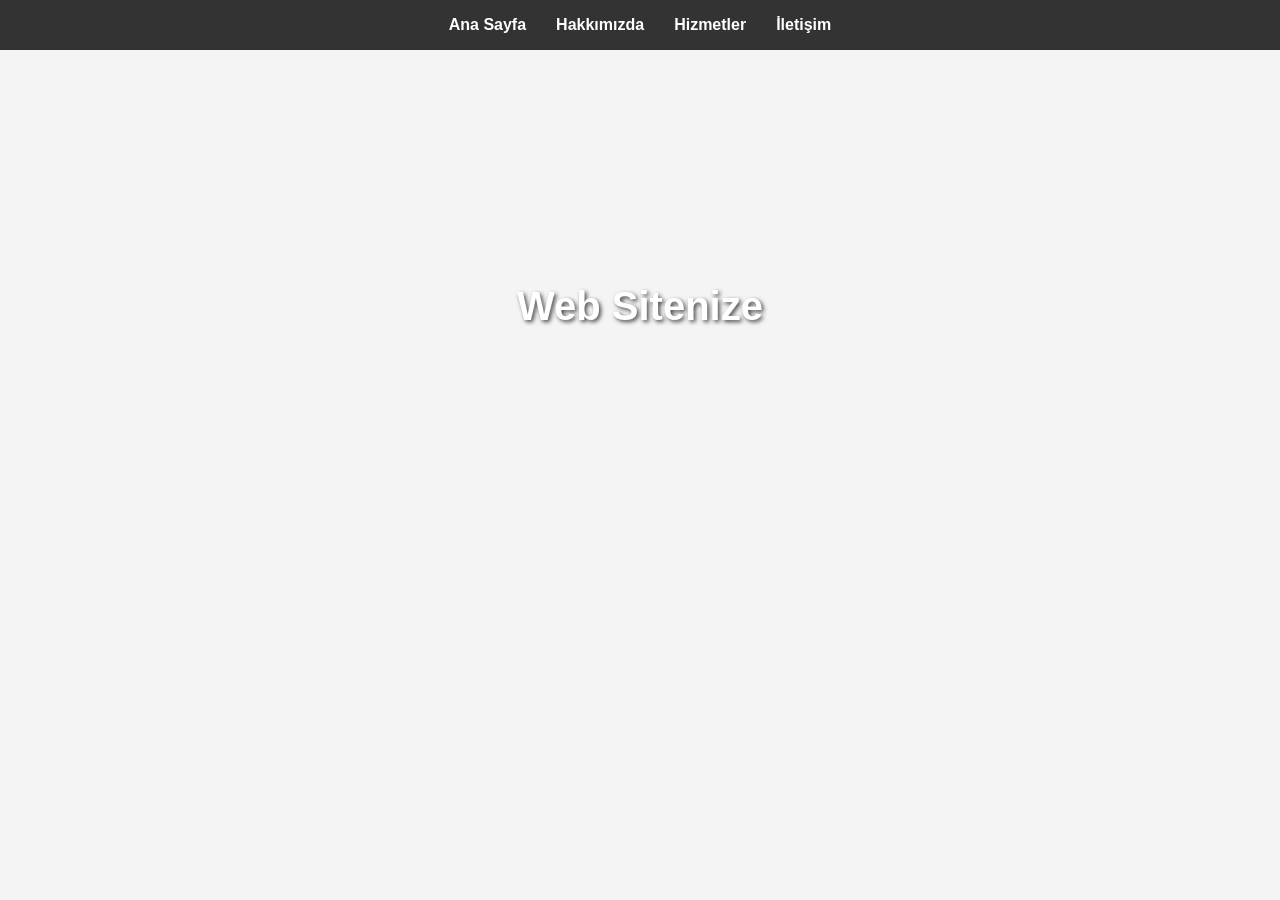
==== index.html @ 7ce5973e "main page is added" ====
<!DOCTYPE html>
<html lang="tr">
<head>
    <meta charset="UTF-8">
    <meta name="viewport" content="width=device-width, initial-scale=1.0">
    <title>Gelişmiş Ana Sayfa Taslağı</title>
    
    <style>
        body {
            font-family: Arial, sans-serif;
            margin: 0;
            padding: 0;
            background-color: #f4f4f4; /* Hafif gri arka plan */
            color: #333;
        }

        header {
            background-color: #333; /* Koyu navigasyon çubuğu */
            color: white;
            padding: 1em 0;
            text-align: center;
        }

        nav ul {
            list-style: none; /* Noktaları kaldır */
            padding: 0;
            margin: 0;
            display: flex; /* Menü öğelerini yan yana diz */
            justify-content: center; /* Ortala */
        }

        nav ul li {
            margin: 0 15px;
        }

        nav ul li a {
            color: white;
            text-decoration: none; /* Alt çizgiyi kaldır */
            font-weight: bold;
            transition: color 0.3s; /* Renk geçişi yumuşak olsun */
        }
        
        nav ul li a:hover {
            color: #ff9900; /* Fare üzerine gelince renk değiştir */
        }

        .hero-section {
            background: url('https://picsum.photos/1200/400') no-repeat center center/cover; /* Örnek görsel */
            color: white;
            text-align: center;
            padding: 100px 20px;
            height: 300px;
            display: flex;
            flex-direction: column;
            justify-content: center;
            align-items: center;
        }
        
        .hero-section h2 {
            font-size: 2.5em;
            margin-bottom: 0.5em;
            text-shadow: 2px 2px 4px rgba(0, 0, 0, 0.7); /* Okunurluğu artırmak için gölge */
        }

        .content-section {
            padding: 20px;
            max-width: 1200px;
            margin: 20px auto;
            background-color: white;
            box-shadow: 0 0 10px rgba(0, 0, 0, 0.1); /* Hafif kutu gölgesi */
        }

        footer {
            background-color: #333;
            color: white;
            text-align: center;
            padding: 1em 0;
            position: relative;
            bottom: 0;
            width: 100%;
        }
    </style>
</head>
<body>

    <header>
        <nav>
            <ul>
                <li><a href="#">Ana Sayfa</a></li>
                <li><a href="#hakkinda">Hakkımızda</a></li>
                <li><a href="#hizmetler">Hizmetler</a></li>
                <li><a href="#iletisim">İletişim</a></li>
            </ul>
        </nav>
    </header>

    <main>
        <section class="hero-section">
            <h2>Web Sitenize
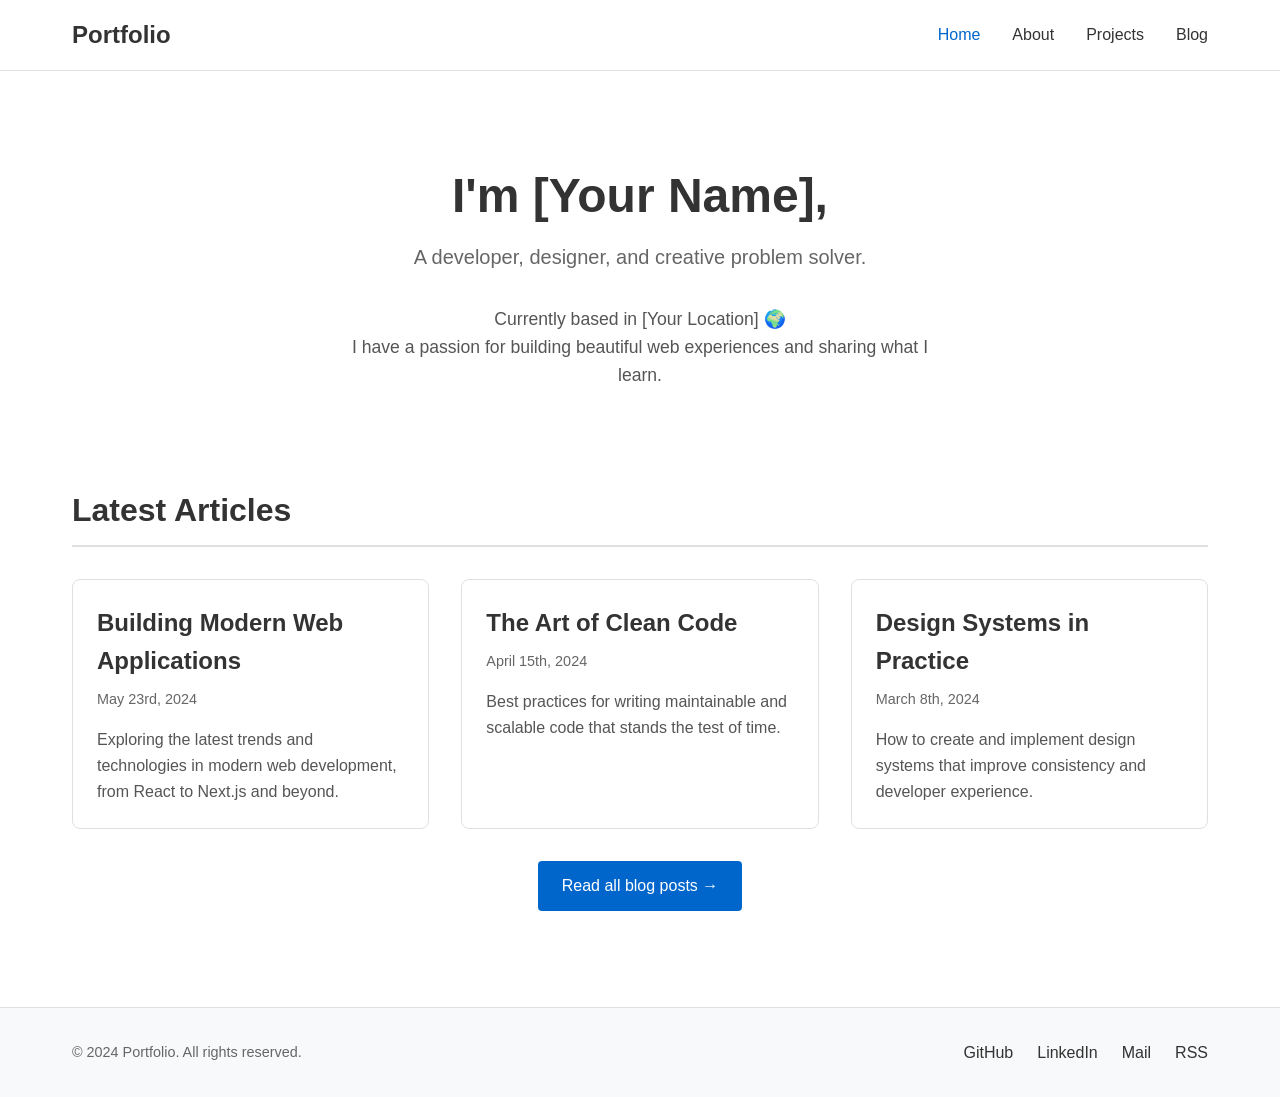
==== commit a4dbd18b: "About,Blog and Projects pages are added" ====
--- a/index.html
+++ b/index.html
@@ -1,99 +1,82 @@
 <!DOCTYPE html>
-<html lang="tr">
+<html lang="en">
 <head>
     <meta charset="UTF-8">
     <meta name="viewport" content="width=device-width, initial-scale=1.0">
-    <title>Gelişmiş Ana Sayfa Taslağı</title>
-    
-    <style>
-        body {
-            font-family: Arial, sans-serif;
-            margin: 0;
-            padding: 0;
-            background-color: #f4f4f4; /* Hafif gri arka plan */
-            color: #333;
-        }
-
-        header {
-            background-color: #333; /* Koyu navigasyon çubuğu */
-            color: white;
-            padding: 1em 0;
-            text-align: center;
-        }
-
-        nav ul {
-            list-style: none; /* Noktaları kaldır */
-            padding: 0;
-            margin: 0;
-            display: flex; /* Menü öğelerini yan yana diz */
-            justify-content: center; /* Ortala */
-        }
-
-        nav ul li {
-            margin: 0 15px;
-        }
-
-        nav ul li a {
-            color: white;
-            text-decoration: none; /* Alt çizgiyi kaldır */
-            font-weight: bold;
-            transition: color 0.3s; /* Renk geçişi yumuşak olsun */
-        }
-        
-        nav ul li a:hover {
-            color: #ff9900; /* Fare üzerine gelince renk değiştir */
-        }
-
-        .hero-section {
-            background: url('https://picsum.photos/1200/400') no-repeat center center/cover; /* Örnek görsel */
-            color: white;
-            text-align: center;
-            padding: 100px 20px;
-            height: 300px;
-            display: flex;
-            flex-direction: column;
-            justify-content: center;
-            align-items: center;
-        }
-        
-        .hero-section h2 {
-            font-size: 2.5em;
-            margin-bottom: 0.5em;
-            text-shadow: 2px 2px 4px rgba(0, 0, 0, 0.7); /* Okunurluğu artırmak için gölge */
-        }
-
-        .content-section {
-            padding: 20px;
-            max-width: 1200px;
-            margin: 20px auto;
-            background-color: white;
-            box-shadow: 0 0 10px rgba(0, 0, 0, 0.1); /* Hafif kutu gölgesi */
-        }
-
-        footer {
-            background-color: #333;
-            color: white;
-            text-align: center;
-            padding: 1em 0;
-            position: relative;
-            bottom: 0;
-            width: 100%;
-        }
-    </style>
+    <title>Home - Portfolio</title>
+    <link rel="stylesheet" href="styles.css">
 </head>
 <body>
-
-    <header>
-        <nav>
+    <nav>
+        <div class="nav-container">
+            <a href="index.html" class="logo">Portfolio</a>
             <ul>
-                <li><a href="#">Ana Sayfa</a></li>
-                <li><a href="#hakkinda">Hakkımızda</a></li>
-                <li><a href="#hizmetler">Hizmetler</a></li>
-                <li><a href="#iletisim">İletişim</a></li>
+                <li><a href="index.html" class="active">Home</a></li>
+                <li><a href="about.html">About</a></li>
+                <li><a href="projects.html">Projects</a></li>
+                <li><a href="blog.html">Blog</a></li>
             </ul>
-        </nav>
-    </header>
+        </div>
+    </nav>
 
     <main>
-        <section class="hero-section">
-            <h2>Web Sitenize+        <div class="container">
+            <section class="hero">
+                <h1>I'm [Your Name],</h1>
+                <p class="subtitle">A developer, designer, and creative problem solver.</p>
+                <p class="description">
+                    Currently based in [Your Location] 🌍<br>
+                    I have a passion for building beautiful web experiences and sharing what I learn.
+                </p>
+            </section>
+
+            <section>
+                <h2 class="section-title">Latest Articles</h2>
+                <div class="articles-grid">
+                    <article class="article-card">
+                        <h3><a href="blog.html">Building Modern Web Applications</a></h3>
+                        <p class="date">May 23rd, 2024</p>
+                        <p class="excerpt">
+                            Exploring the latest trends and technologies in modern web development, 
+                            from React to Next.js and beyond.
+                        </p>
+                    </article>
+                    <article class="article-card">
+                        <h3><a href="blog.html">The Art of Clean Code</a></h3>
+                        <p class="date">April 15th, 2024</p>
+                        <p class="excerpt">
+                            Best practices for writing maintainable and scalable code that stands 
+                            the test of time.
+                        </p>
+                    </article>
+                    <article class="article-card">
+                        <h3><a href="blog.html">Design Systems in Practice</a></h3>
+                        <p class="date">March 8th, 2024</p>
+                        <p class="excerpt">
+                            How to create and implement design systems that improve consistency 
+                            and developer experience.
+                        </p>
+                    </article>
+                </div>
+                <div style="text-align: center; margin-top: 2rem;">
+                    <a href="blog.html" class="btn">Read all blog posts →</a>
+                </div>
+            </section>
+        </div>
+    </main>
+
+    <footer>
+        <div class="footer-container">
+            <div class="copyright">
+                © 2024 Portfolio. All rights reserved.
+            </div>
+            <div class="social-links">
+                <a href="https://github.com" target="_blank" rel="noopener noreferrer">GitHub</a>
+                <a href="https://linkedin.com" target="_blank" rel="noopener noreferrer">LinkedIn</a>
+                <a href="mailto:your.email@example.com">Mail</a>
+                <a href="rss.xml" target="_blank" rel="noopener noreferrer">RSS</a>
+            </div>
+        </div>
+    </footer>
+</body>
+</html>
--- a/styles.css
+++ b/styles.css
@@ -0,0 +1,350 @@
+/* Modern CSS inspired by ineza.codes */
+* {
+    margin: 0;
+    padding: 0;
+    box-sizing: border-box;
+}
+
+:root {
+    --primary-color: #333;
+    --text-color: #333;
+    --bg-color: #fff;
+    --accent-color: #0066cc;
+    --light-bg: #f8f9fa;
+    --border-color: #e0e0e0;
+    --max-width: 1200px;
+}
+
+body {
+    font-family: -apple-system, BlinkMacSystemFont, 'Segoe UI', Roboto, 'Helvetica Neue', Arial, sans-serif;
+    line-height: 1.6;
+    color: var(--text-color);
+    background-color: var(--bg-color);
+}
+
+/* Navigation */
+nav {
+    background-color: var(--bg-color);
+    border-bottom: 1px solid var(--border-color);
+    padding: 1rem 0;
+    position: sticky;
+    top: 0;
+    z-index: 100;
+    backdrop-filter: blur(10px);
+    background-color: rgba(255, 255, 255, 0.95);
+}
+
+nav .nav-container {
+    max-width: var(--max-width);
+    margin: 0 auto;
+    padding: 0 2rem;
+    display: flex;
+    justify-content: space-between;
+    align-items: center;
+}
+
+nav .logo {
+    font-size: 1.5rem;
+    font-weight: 700;
+    text-decoration: none;
+    color: var(--text-color);
+}
+
+nav ul {
+    list-style: none;
+    display: flex;
+    gap: 2rem;
+    align-items: center;
+}
+
+nav ul li a {
+    color: var(--text-color);
+    text-decoration: none;
+    font-weight: 500;
+    transition: color 0.3s ease;
+    position: relative;
+}
+
+nav ul li a:hover {
+    color: var(--accent-color);
+}
+
+nav ul li a.active {
+    color: var(--accent-color);
+}
+
+/* Main Content */
+main {
+    min-height: calc(100vh - 200px);
+    padding: 2rem 0;
+}
+
+.container {
+    max-width: var(--max-width);
+    margin: 0 auto;
+    padding: 0 2rem;
+}
+
+/* Hero Section */
+.hero {
+    text-align: center;
+    padding: 4rem 0;
+    max-width: 800px;
+    margin: 0 auto;
+}
+
+.hero h1 {
+    font-size: 3rem;
+    font-weight: 700;
+    margin-bottom: 1rem;
+    line-height: 1.2;
+}
+
+.hero .subtitle {
+    font-size: 1.25rem;
+    color: #666;
+    margin-bottom: 2rem;
+}
+
+.hero .description {
+    font-size: 1.1rem;
+    color: #555;
+    max-width: 600px;
+    margin: 0 auto 2rem;
+}
+
+/* Section Headings */
+.section-title {
+    font-size: 2rem;
+    font-weight: 700;
+    margin-bottom: 2rem;
+    padding-bottom: 0.5rem;
+    border-bottom: 2px solid var(--border-color);
+}
+
+/* Articles/Blog Posts */
+.articles-grid {
+    display: grid;
+    grid-template-columns: repeat(auto-fill, minmax(300px, 1fr));
+    gap: 2rem;
+    margin-top: 2rem;
+}
+
+.article-card {
+    background: var(--bg-color);
+    border: 1px solid var(--border-color);
+    border-radius: 8px;
+    padding: 1.5rem;
+    transition: transform 0.3s ease, box-shadow 0.3s ease;
+}
+
+.article-card:hover {
+    transform: translateY(-4px);
+    box-shadow: 0 4px 12px rgba(0, 0, 0, 0.1);
+}
+
+.article-card h3 {
+    font-size: 1.5rem;
+    margin-bottom: 0.5rem;
+}
+
+.article-card h3 a {
+    color: var(--text-color);
+    text-decoration: none;
+    transition: color 0.3s ease;
+}
+
+.article-card h3 a:hover {
+    color: var(--accent-color);
+}
+
+.article-card .date {
+    color: #666;
+    font-size: 0.9rem;
+    margin-bottom: 1rem;
+}
+
+.article-card .excerpt {
+    color: #555;
+    line-height: 1.6;
+}
+
+/* Projects Grid */
+.projects-grid {
+    display: grid;
+    grid-template-columns: repeat(auto-fill, minmax(350px, 1fr));
+    gap: 2rem;
+    margin-top: 2rem;
+}
+
+.project-card {
+    background: var(--bg-color);
+    border: 1px solid var(--border-color);
+    border-radius: 8px;
+    padding: 2rem;
+    transition: transform 0.3s ease, box-shadow 0.3s ease;
+}
+
+.project-card:hover {
+    transform: translateY(-4px);
+    box-shadow: 0 4px 12px rgba(0, 0, 0, 0.1);
+}
+
+.project-card h3 {
+    font-size: 1.5rem;
+    margin-bottom: 1rem;
+    color: var(--text-color);
+}
+
+.project-card .tech-stack {
+    display: flex;
+    flex-wrap: wrap;
+    gap: 0.5rem;
+    margin: 1rem 0;
+}
+
+.project-card .tech-tag {
+    background: var(--light-bg);
+    padding: 0.25rem 0.75rem;
+    border-radius: 4px;
+    font-size: 0.85rem;
+    color: #666;
+}
+
+.project-card .project-links {
+    margin-top: 1rem;
+    display: flex;
+    gap: 1rem;
+}
+
+.project-card .project-links a {
+    color: var(--accent-color);
+    text-decoration: none;
+    font-weight: 500;
+    transition: color 0.3s ease;
+}
+
+.project-card .project-links a:hover {
+    text-decoration: underline;
+}
+
+/* About Page */
+.about-content {
+    max-width: 800px;
+    margin: 0 auto;
+}
+
+.about-content p {
+    margin-bottom: 1.5rem;
+    font-size: 1.1rem;
+    line-height: 1.8;
+}
+
+.about-content img {
+    max-width: 300px;
+    width: 100%;
+    border-radius: 8px;
+    margin: 2rem auto;
+    display: block;
+}
+
+/* Footer */
+footer {
+    background-color: var(--light-bg);
+    border-top: 1px solid var(--border-color);
+    padding: 2rem 0;
+    margin-top: 4rem;
+}
+
+footer .footer-container {
+    max-width: var(--max-width);
+    margin: 0 auto;
+    padding: 0 2rem;
+    display: flex;
+    justify-content: space-between;
+    align-items: center;
+    flex-wrap: wrap;
+    gap: 1rem;
+}
+
+footer .social-links {
+    display: flex;
+    gap: 1.5rem;
+    align-items: center;
+}
+
+footer .social-links a {
+    color: var(--text-color);
+    text-decoration: none;
+    font-weight: 500;
+    transition: color 0.3s ease;
+}
+
+footer .social-links a:hover {
+    color: var(--accent-color);
+}
+
+footer .copyright {
+    color: #666;
+    font-size: 0.9rem;
+}
+
+/* Responsive Design */
+@media (max-width: 768px) {
+    nav .nav-container {
+        flex-direction: column;
+        gap: 1rem;
+    }
+
+    nav ul {
+        gap: 1rem;
+        flex-wrap: wrap;
+        justify-content: center;
+    }
+
+    .hero h1 {
+        font-size: 2rem;
+    }
+
+    .hero .subtitle {
+        font-size: 1rem;
+    }
+
+    .articles-grid,
+    .projects-grid {
+        grid-template-columns: 1fr;
+    }
+
+    footer .footer-container {
+        flex-direction: column;
+        text-align: center;
+    }
+}
+
+/* Link Button */
+.btn {
+    display: inline-block;
+    padding: 0.75rem 1.5rem;
+    background-color: var(--accent-color);
+    color: white;
+    text-decoration: none;
+    border-radius: 4px;
+    font-weight: 500;
+    transition: background-color 0.3s ease;
+}
+
+.btn:hover {
+    background-color: #0052a3;
+}
+
+.btn-secondary {
+    background-color: transparent;
+    border: 2px solid var(--accent-color);
+    color: var(--accent-color);
+}
+
+.btn-secondary:hover {
+    background-color: var(--accent-color);
+    color: white;
+}
+
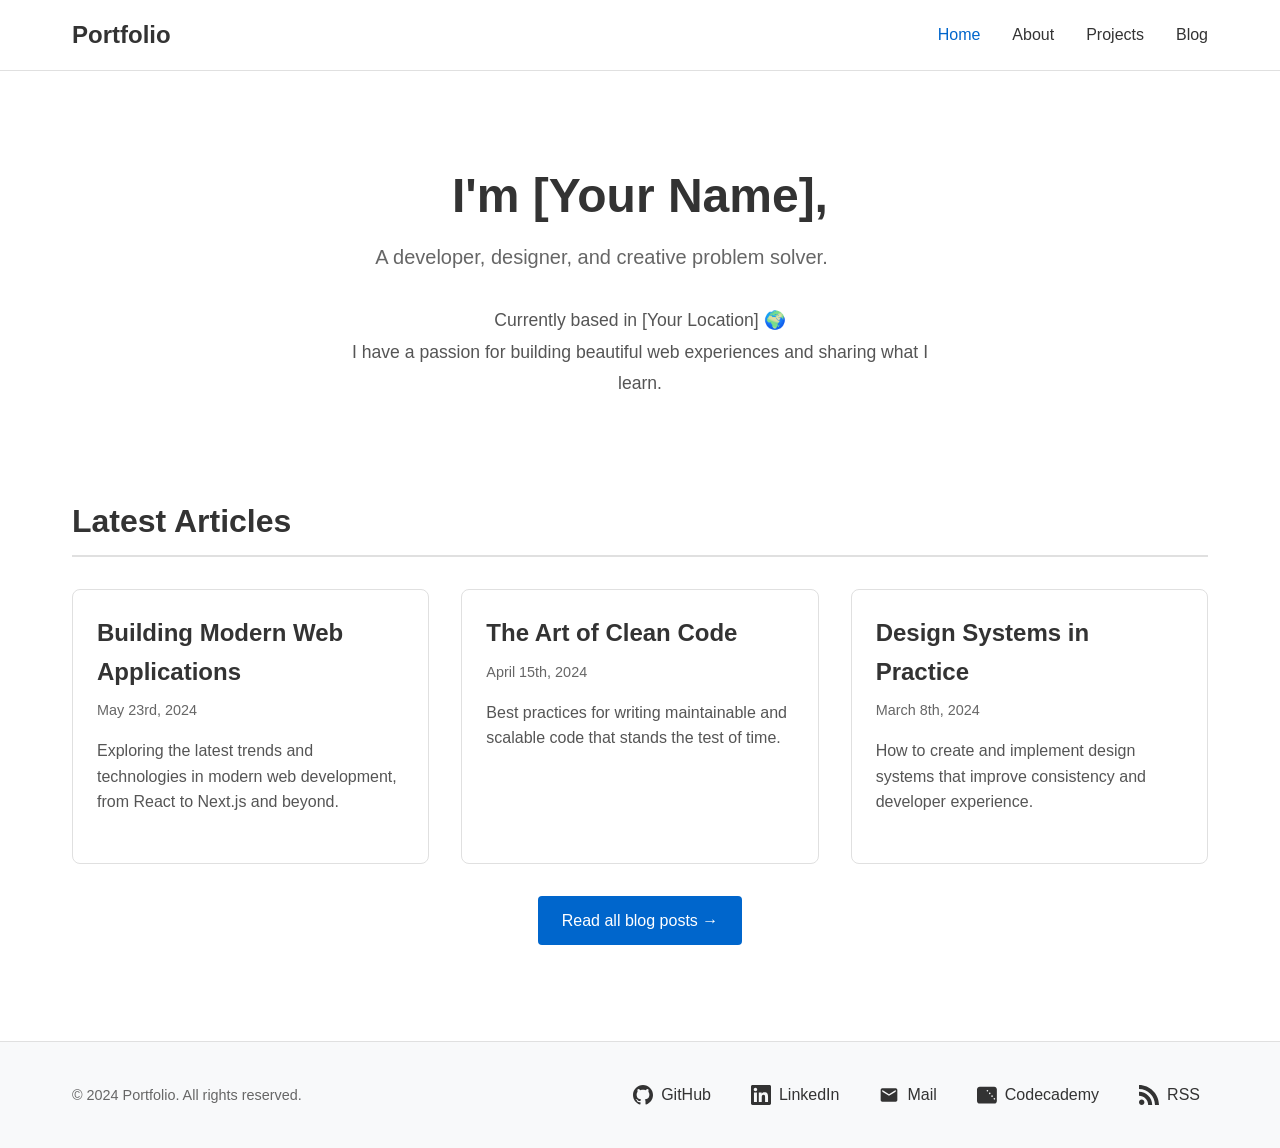
==== commit 86b4a8ce: "Icons are added and now site is narrative to screen size" ====
--- a/index.html
+++ b/index.html
@@ -71,10 +71,36 @@
                 © 2024 Portfolio. All rights reserved.
             </div>
             <div class="social-links">
-                <a href="https://github.com" target="_blank" rel="noopener noreferrer">GitHub</a>
-                <a href="https://linkedin.com" target="_blank" rel="noopener noreferrer">LinkedIn</a>
-                <a href="mailto:your.email@example.com">Mail</a>
-                <a href="rss.xml" target="_blank" rel="noopener noreferrer">RSS</a>
+                <a href="https://github.com" target="_blank" rel="noopener noreferrer" aria-label="GitHub">
+                    <svg viewBox="0 0 24 24" xmlns="http://www.w3.org/2000/svg">
+                        <path d="M12 0c-6.626 0-12 5.373-12 12 0 5.302 3.438 9.8 8.207 11.387.599.111.793-.261.793-.577v-2.234c-3.338.726-4.033-1.416-4.033-1.416-.546-1.387-1.333-1.756-1.333-1.756-1.089-.745.083-.729.083-.729 1.205.084 1.839 1.237 1.839 1.237 1.07 1.834 2.807 1.304 3.492.997.107-.775.418-1.305.762-1.604-2.665-.305-5.467-1.334-5.467-5.931 0-1.311.469-2.381 1.236-3.221-.124-.303-.535-1.524.117-3.176 0 0 1.008-.322 3.301 1.23.957-.266 1.983-.399 3.003-.404 1.02.005 2.047.138 3.006.404 2.291-1.552 3.297-1.23 3.297-1.23.653 1.653.242 2.874.118 3.176.77.84 1.235 1.911 1.235 3.221 0 4.609-2.807 5.624-5.479 5.921.43.372.823 1.102.823 2.222v3.293c0 .319.192.694.801.576 4.765-1.589 8.199-6.086 8.199-11.386 0-6.627-5.373-12-12-12z"/>
+                    </svg>
+                    <span>GitHub</span>
+                </a>
+                <a href="https://linkedin.com" target="_blank" rel="noopener noreferrer" aria-label="LinkedIn">
+                    <svg viewBox="0 0 24 24" xmlns="http://www.w3.org/2000/svg">
+                        <path d="M20.447 20.452h-3.554v-5.569c0-1.328-.027-3.037-1.852-3.037-1.853 0-2.136 1.445-2.136 2.939v5.667H9.351V9h3.414v1.561h.046c.477-.9 1.637-1.85 3.37-1.85 3.601 0 4.267 2.37 4.267 5.455v6.286zM5.337 7.433c-1.144 0-2.063-.926-2.063-2.065 0-1.138.92-2.063 2.063-2.063 1.14 0 2.064.925 2.064 2.063 0 1.139-.925 2.065-2.064 2.065zm1.782 13.019H3.555V9h3.564v11.452zM22.225 0H1.771C.792 0 0 .774 0 1.729v20.542C0 23.227.792 24 1.771 24h20.451C23.2 24 24 23.227 24 22.271V1.729C24 .774 23.2 0 22.222 0h.003z"/>
+                    </svg>
+                    <span>LinkedIn</span>
+                </a>
+                <a href="mailto:your.email@example.com" aria-label="Mail">
+                    <svg viewBox="0 0 24 24" xmlns="http://www.w3.org/2000/svg">
+                        <path d="M20 4H4c-1.1 0-1.99.9-1.99 2L2 18c0 1.1.9 2 2 2h16c1.1 0 2-.9 2-2V6c0-1.1-.9-2-2-2zm0 4l-8 5-8-5V6l8 5 8-5v2z"/>
+                    </svg>
+                    <span>Mail</span>
+                </a>
+                <a href="https://www.codecademy.com" target="_blank" rel="noopener noreferrer" aria-label="Codecademy">
+                    <svg viewBox="0 0 24 24" xmlns="http://www.w3.org/2000/svg">
+                        <path d="M23.827 19.076c0 1.79-1.434 3.24-3.21 3.24H3.383C1.533 22.316 0 20.866 0 19.076v-4.268h11.314c.548 0 .988.44.988.988s-.44.988-.988.988H0v-5.58h11.314c.548 0 .988.44.988.988s-.44.988-.988.988H0V5.23c0-1.79 1.533-3.24 3.383-3.24h17.234c1.776 0 3.21 1.45 3.21 3.24v13.846zm-2.998-1.488c.548 0 .988-.44.988-.988s-.44-.988-.988-.988-.988.44-.988.988.44.988.988.988zm-2.776-3.24c.548 0 .988-.44.988-.988s-.44-.988-.988-.988-.988.44-.988.988.44.988.988.988zm-2.775-3.24c.548 0 .988-.44.988-.988s-.44-.988-.988-.988-.988.44-.988.988.44.988.988.988zm-2.776-3.24c.548 0 .988-.44.988-.988s-.44-.988-.988-.988-.988.44-.988.988.44.988.988.988z"/>
+                    </svg>
+                    <span>Codecademy</span>
+                </a>
+                <a href="rss.xml" target="_blank" rel="noopener noreferrer" aria-label="RSS">
+                    <svg viewBox="0 0 24 24" xmlns="http://www.w3.org/2000/svg">
+                        <path d="M6.503 20.752c0 1.794-1.456 3.248-3.251 3.248-1.796 0-3.252-1.454-3.252-3.248 0-1.794 1.456-3.248 3.252-3.248 1.795.001 3.251 1.454 3.251 3.248zm-6.503-12.572v4.811c6.05.062 10.96 4.966 11.022 11.009h4.817c-.062-8.71-7.118-15.758-15.839-15.82zm0-3.368c10.58.046 19.152 8.594 19.183 19.189h4.817c-.03-13.231-10.755-23.954-24-24v4.811z"/>
+                    </svg>
+                    <span>RSS</span>
+                </a>
             </div>
         </div>
     </footer>
--- a/styles.css
+++ b/styles.css
@@ -20,6 +20,9 @@
     line-height: 1.6;
     color: var(--text-color);
     background-color: var(--bg-color);
+    text-rendering: optimizeLegibility;
+    -webkit-font-smoothing: antialiased;
+    -moz-osx-font-smoothing: grayscale;
 }
 
 /* Navigation */
@@ -111,6 +114,19 @@
     color: #555;
     max-width: 600px;
     margin: 0 auto 2rem;
+    line-height: 1.8;
+}
+
+/* Better text flow for narrative content */
+p {
+    max-width: 65ch;
+    margin-bottom: 1.5rem;
+}
+
+.about-content p,
+.article-card .excerpt,
+.project-card p {
+    max-width: 100%;
 }
 
 /* Section Headings */
@@ -271,17 +287,33 @@
     display: flex;
     gap: 1.5rem;
     align-items: center;
+    flex-wrap: wrap;
+    justify-content: center;
 }
 
 footer .social-links a {
     color: var(--text-color);
     text-decoration: none;
     font-weight: 500;
-    transition: color 0.3s ease;
+    transition: all 0.3s ease;
+    display: flex;
+    align-items: center;
+    gap: 0.5rem;
+    padding: 0.5rem;
+    border-radius: 4px;
 }
 
 footer .social-links a:hover {
     color: var(--accent-color);
+    background-color: rgba(0, 102, 204, 0.1);
+    transform: translateY(-2px);
+}
+
+footer .social-links a svg {
+    width: 20px;
+    height: 20px;
+    fill: currentColor;
+    flex-shrink: 0;
 }
 
 footer .copyright {
@@ -290,10 +322,25 @@
 }
 
 /* Responsive Design */
+@media (max-width: 1024px) {
+    .container {
+        padding: 0 1.5rem;
+    }
+
+    nav .nav-container {
+        padding: 0 1.5rem;
+    }
+
+    .hero h1 {
+        font-size: 2.5rem;
+    }
+}
+
 @media (max-width: 768px) {
     nav .nav-container {
         flex-direction: column;
         gap: 1rem;
+        padding: 0 1rem;
     }
 
     nav ul {
@@ -302,22 +349,138 @@
         justify-content: center;
     }
 
+    .container {
+        padding: 0 1rem;
+    }
+
+    .hero {
+        padding: 2rem 0;
+    }
+
     .hero h1 {
         font-size: 2rem;
+        line-height: 1.3;
     }
 
     .hero .subtitle {
         font-size: 1rem;
+    }
+
+    .hero .description {
+        font-size: 1rem;
+        padding: 0 1rem;
+    }
+
+    .section-title {
+        font-size: 1.75rem;
     }
 
     .articles-grid,
     .projects-grid {
         grid-template-columns: 1fr;
+        gap: 1.5rem;
+    }
+
+    .article-card,
+    .project-card {
+        padding: 1.25rem;
+    }
+
+    .article-card h3,
+    .project-card h3 {
+        font-size: 1.25rem;
+    }
+
+    .about-content {
+        padding: 0 1rem;
+    }
+
+    .about-content p {
+        font-size: 1rem;
+        line-height: 1.7;
+        text-align: left;
+    }
+
+    p {
+        max-width: 100%;
+    }
+
+    .article-card .excerpt,
+    .project-card p {
+        font-size: 0.95rem;
+        line-height: 1.6;
+    }
+
+    footer {
+        padding: 1.5rem 0;
     }
 
     footer .footer-container {
         flex-direction: column;
         text-align: center;
+        padding: 0 1rem;
+        gap: 1.5rem;
+    }
+
+    footer .social-links {
+        gap: 1rem;
+    }
+
+    footer .social-links a {
+        font-size: 0.9rem;
+    }
+}
+
+@media (max-width: 480px) {
+    nav .logo {
+        font-size: 1.25rem;
+    }
+
+    nav ul {
+        gap: 0.75rem;
+    }
+
+    nav ul li a {
+        font-size: 0.9rem;
+    }
+
+    .hero h1 {
+        font-size: 1.75rem;
+    }
+
+    .hero .subtitle {
+        font-size: 0.95rem;
+    }
+
+    .section-title {
+        font-size: 1.5rem;
+    }
+
+    .article-card h3,
+    .project-card h3 {
+        font-size: 1.1rem;
+    }
+
+    footer .social-links {
+        gap: 0.75rem;
+    }
+
+    footer .social-links a {
+        padding: 0.4rem;
+        font-size: 0.85rem;
+    }
+
+    footer .social-links a svg {
+        width: 18px;
+        height: 18px;
+    }
+
+    .hero .description {
+        line-height: 1.7;
+    }
+
+    .section-title {
+        line-height: 1.3;
     }
 }
 
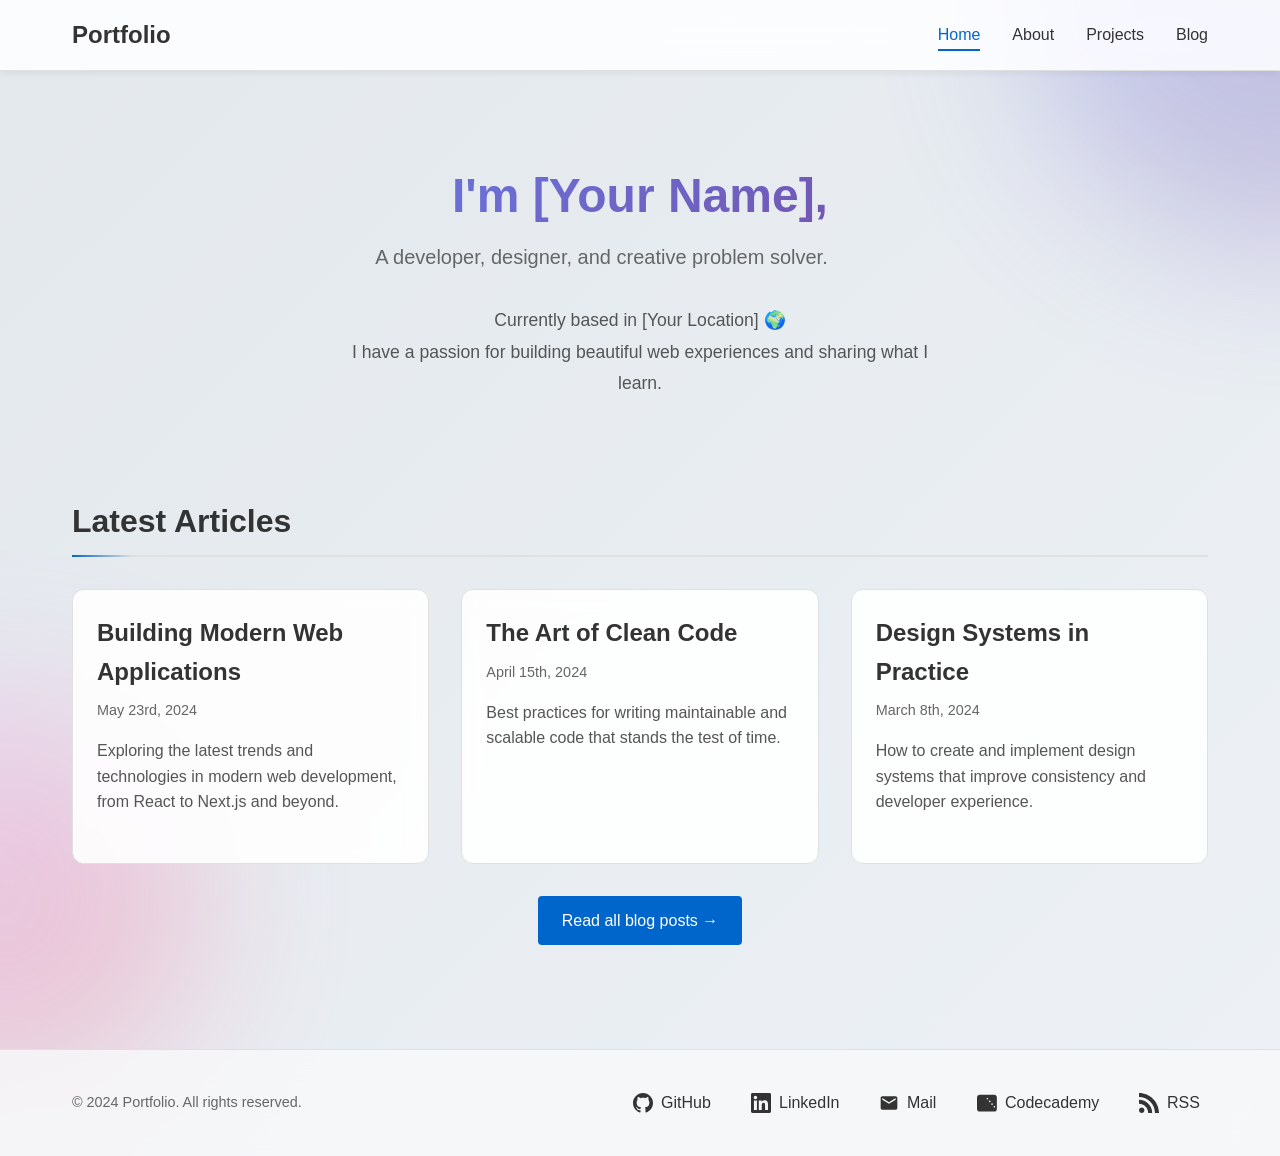
==== commit 087deee1: "new aimations added" ====
--- a/index.html
+++ b/index.html
@@ -4,7 +4,7 @@
     <meta charset="UTF-8">
     <meta name="viewport" content="width=device-width, initial-scale=1.0">
     <title>Home - Portfolio</title>
-    <link rel="stylesheet" href="styles.css">
+    <link rel="stylesheet" href="styles/styles.css">
 </head>
 <body>
     <nav>
@@ -12,9 +12,9 @@
             <a href="index.html" class="logo">Portfolio</a>
             <ul>
                 <li><a href="index.html" class="active">Home</a></li>
-                <li><a href="about.html">About</a></li>
-                <li><a href="projects.html">Projects</a></li>
-                <li><a href="blog.html">Blog</a></li>
+                <li><a href="pages/about.html">About</a></li>
+                <li><a href="pages/projects.html">Projects</a></li>
+                <li><a href="pages/blog.html">Blog</a></li>
             </ul>
         </div>
     </nav>
@@ -34,7 +34,7 @@
                 <h2 class="section-title">Latest Articles</h2>
                 <div class="articles-grid">
                     <article class="article-card">
-                        <h3><a href="blog.html">Building Modern Web Applications</a></h3>
+                        <h3><a href="pages/blog.html">Building Modern Web Applications</a></h3>
                         <p class="date">May 23rd, 2024</p>
                         <p class="excerpt">
                             Exploring the latest trends and technologies in modern web development, 
@@ -42,7 +42,7 @@
                         </p>
                     </article>
                     <article class="article-card">
-                        <h3><a href="blog.html">The Art of Clean Code</a></h3>
+                        <h3><a href="pages/blog.html">The Art of Clean Code</a></h3>
                         <p class="date">April 15th, 2024</p>
                         <p class="excerpt">
                             Best practices for writing maintainable and scalable code that stands 
@@ -50,7 +50,7 @@
                         </p>
                     </article>
                     <article class="article-card">
-                        <h3><a href="blog.html">Design Systems in Practice</a></h3>
+                        <h3><a href="pages/blog.html">Design Systems in Practice</a></h3>
                         <p class="date">March 8th, 2024</p>
                         <p class="excerpt">
                             How to create and implement design systems that improve consistency 
@@ -59,7 +59,7 @@
                     </article>
                 </div>
                 <div style="text-align: center; margin-top: 2rem;">
-                    <a href="blog.html" class="btn">Read all blog posts →</a>
+                    <a href="pages/blog.html" class="btn">Read all blog posts →</a>
                 </div>
             </section>
         </div>
--- a/styles/styles.css
+++ b/styles/styles.css
@@ -0,0 +1,893 @@
+/* Modern CSS inspired by ineza.codes */
+* {
+    margin: 0;
+    padding: 0;
+    box-sizing: border-box;
+}
+
+:root {
+    --primary-color: #333;
+    --text-color: #333;
+    --bg-color: #fff;
+    --accent-color: #0066cc;
+    --light-bg: #f8f9fa;
+    --border-color: #e0e0e0;
+    --max-width: 1200px;
+}
+
+/* Animated Gradient Background */
+@keyframes gradientShift {
+    0% {
+        background-position: 0% 50%;
+    }
+    50% {
+        background-position: 100% 50%;
+    }
+    100% {
+        background-position: 0% 50%;
+    }
+}
+
+@keyframes float {
+    0%, 100% {
+        transform: translateY(0px);
+    }
+    50% {
+        transform: translateY(-20px);
+    }
+}
+
+@keyframes fadeInUp {
+    from {
+        opacity: 0;
+        transform: translateY(30px);
+    }
+    to {
+        opacity: 1;
+        transform: translateY(0);
+    }
+}
+
+@keyframes fadeIn {
+    from {
+        opacity: 0;
+    }
+    to {
+        opacity: 1;
+    }
+}
+
+@keyframes slideInLeft {
+    from {
+        opacity: 0;
+        transform: translateX(-50px);
+    }
+    to {
+        opacity: 1;
+        transform: translateX(0);
+    }
+}
+
+@keyframes slideInRight {
+    from {
+        opacity: 0;
+        transform: translateX(50px);
+    }
+    to {
+        opacity: 1;
+        transform: translateX(0);
+    }
+}
+
+@keyframes scaleIn {
+    from {
+        opacity: 0;
+        transform: scale(0.9);
+    }
+    to {
+        opacity: 1;
+        transform: scale(1);
+    }
+}
+
+@keyframes pulse {
+    0%, 100% {
+        transform: scale(1);
+    }
+    50% {
+        transform: scale(1.05);
+    }
+}
+
+@keyframes shimmer {
+    0% {
+        background-position: -1000px 0;
+    }
+    100% {
+        background-position: 1000px 0;
+    }
+}
+
+body {
+    font-family: -apple-system, BlinkMacSystemFont, 'Segoe UI', Roboto, 'Helvetica Neue', Arial, sans-serif;
+    line-height: 1.6;
+    color: var(--text-color);
+    background: linear-gradient(-45deg, #f5f7fa, #e8ecf1, #f0f4f8, #e3e8ed);
+    background-size: 400% 400%;
+    animation: gradientShift 15s ease infinite;
+    text-rendering: optimizeLegibility;
+    -webkit-font-smoothing: antialiased;
+    -moz-osx-font-smoothing: grayscale;
+    position: relative;
+    overflow-x: hidden;
+    min-height: 100vh;
+}
+
+/* Animated Background Blobs */
+body::before,
+body::after {
+    content: '';
+    position: fixed;
+    border-radius: 50%;
+    filter: blur(80px);
+    opacity: 0.3;
+    z-index: -1;
+    pointer-events: none;
+}
+
+body::before {
+    width: 500px;
+    height: 500px;
+    background: linear-gradient(135deg, #667eea 0%, #764ba2 100%);
+    top: -250px;
+    right: -250px;
+    animation: float 20s ease-in-out infinite;
+}
+
+body::after {
+    width: 400px;
+    height: 400px;
+    background: linear-gradient(135deg, #f093fb 0%, #f5576c 100%);
+    bottom: -200px;
+    left: -200px;
+    animation: float 25s ease-in-out infinite reverse;
+}
+
+/* Navigation */
+nav {
+    background-color: rgba(255, 255, 255, 0.8);
+    border-bottom: 1px solid var(--border-color);
+    padding: 1rem 0;
+    position: sticky;
+    top: 0;
+    z-index: 100;
+    backdrop-filter: blur(20px) saturate(180%);
+    background-color: rgba(255, 255, 255, 0.85);
+    box-shadow: 0 4px 6px -1px rgba(0, 0, 0, 0.05);
+    animation: fadeInDown 0.6s ease-out;
+}
+
+@keyframes fadeInDown {
+    from {
+        opacity: 0;
+        transform: translateY(-20px);
+    }
+    to {
+        opacity: 1;
+        transform: translateY(0);
+    }
+}
+
+nav .nav-container {
+    max-width: var(--max-width);
+    margin: 0 auto;
+    padding: 0 2rem;
+    display: flex;
+    justify-content: space-between;
+    align-items: center;
+}
+
+nav .logo {
+    font-size: 1.5rem;
+    font-weight: 700;
+    text-decoration: none;
+    color: var(--text-color);
+    transition: transform 0.2s ease;
+}
+
+nav .logo:hover {
+    transform: scale(1.05);
+    animation: pulse 2s ease-in-out infinite;
+}
+
+nav ul {
+    list-style: none;
+    display: flex;
+    gap: 2rem;
+    align-items: center;
+}
+
+nav ul li a {
+    color: var(--text-color);
+    text-decoration: none;
+    font-weight: 500;
+    transition: all 0.3s ease;
+    position: relative;
+    padding: 0.5rem 0;
+}
+
+nav ul li a::after {
+    content: '';
+    position: absolute;
+    bottom: 0;
+    left: 0;
+    width: 0;
+    height: 2px;
+    background: var(--accent-color);
+    transition: width 0.3s ease;
+}
+
+nav ul li a:hover::after,
+nav ul li a.active::after {
+    width: 100%;
+}
+
+nav ul li a:hover {
+    color: var(--accent-color);
+    transform: translateY(-2px);
+}
+
+nav ul li a.active {
+    color: var(--accent-color);
+}
+
+/* Main Content */
+main {
+    min-height: calc(100vh - 200px);
+    padding: 2rem 0;
+    position: relative;
+    z-index: 1;
+    animation: fadeIn 0.8s ease-out;
+}
+
+.container {
+    max-width: var(--max-width);
+    margin: 0 auto;
+    padding: 0 2rem;
+}
+
+/* Hero Section */
+.hero {
+    text-align: center;
+    padding: 4rem 0;
+    max-width: 800px;
+    margin: 0 auto;
+}
+
+.hero h1 {
+    font-size: 3rem;
+    font-weight: 700;
+    margin-bottom: 1rem;
+    line-height: 1.2;
+    animation: fadeInUp 0.8s ease-out 0.2s both;
+    background: linear-gradient(135deg, #667eea 0%, #764ba2 100%);
+    -webkit-background-clip: text;
+    -webkit-text-fill-color: transparent;
+    background-clip: text;
+}
+
+.hero .subtitle {
+    font-size: 1.25rem;
+    color: #666;
+    margin-bottom: 2rem;
+    animation: fadeInUp 0.8s ease-out 0.4s both;
+}
+
+.hero .description {
+    font-size: 1.1rem;
+    color: #555;
+    max-width: 600px;
+    margin: 0 auto 2rem;
+    line-height: 1.8;
+    animation: fadeInUp 0.8s ease-out 0.6s both;
+}
+
+/* Better text flow for narrative content */
+p {
+    max-width: 65ch;
+    margin-bottom: 1.5rem;
+}
+
+.about-content p,
+.article-card .excerpt,
+.project-card p {
+    max-width: 100%;
+}
+
+/* Section Headings */
+.section-title {
+    font-size: 2rem;
+    font-weight: 700;
+    margin-bottom: 2rem;
+    padding-bottom: 0.5rem;
+    border-bottom: 2px solid var(--border-color);
+    animation: fadeInUp 0.6s ease-out;
+    position: relative;
+}
+
+.section-title::after {
+    content: '';
+    position: absolute;
+    bottom: -2px;
+    left: 0;
+    width: 60px;
+    height: 2px;
+    background: linear-gradient(90deg, var(--accent-color), transparent);
+    animation: slideInLeft 0.6s ease-out 0.3s both;
+}
+
+/* Articles/Blog Posts */
+.articles-grid {
+    display: grid;
+    grid-template-columns: repeat(auto-fill, minmax(300px, 1fr));
+    gap: 2rem;
+    margin-top: 2rem;
+}
+
+.article-card {
+    background: rgba(255, 255, 255, 0.9);
+    backdrop-filter: blur(10px);
+    border: 1px solid var(--border-color);
+    border-radius: 12px;
+    padding: 1.5rem;
+    transition: all 0.4s cubic-bezier(0.175, 0.885, 0.32, 1.275);
+    animation: fadeInUp 0.6s ease-out both;
+    opacity: 0;
+    cursor: pointer;
+    position: relative;
+    overflow: hidden;
+}
+
+.article-card::before {
+    content: '';
+    position: absolute;
+    top: 0;
+    left: -100%;
+    width: 100%;
+    height: 100%;
+    background: linear-gradient(90deg, transparent, rgba(255, 255, 255, 0.4), transparent);
+    transition: left 0.5s;
+}
+
+.article-card:hover::before {
+    left: 100%;
+}
+
+.article-card:nth-child(1) { animation-delay: 0.1s; }
+.article-card:nth-child(2) { animation-delay: 0.2s; }
+.article-card:nth-child(3) { animation-delay: 0.3s; }
+.article-card:nth-child(4) { animation-delay: 0.4s; }
+.article-card:nth-child(5) { animation-delay: 0.5s; }
+.article-card:nth-child(6) { animation-delay: 0.6s; }
+
+.article-card:hover {
+    transform: translateY(-8px) scale(1.02);
+    box-shadow: 0 12px 24px rgba(0, 0, 0, 0.15);
+    border-color: var(--accent-color);
+}
+
+.article-card h3 {
+    font-size: 1.5rem;
+    margin-bottom: 0.5rem;
+}
+
+.article-card h3 a {
+    color: var(--text-color);
+    text-decoration: none;
+    transition: all 0.3s ease;
+    display: inline-block;
+}
+
+.article-card h3 a:hover {
+    color: var(--accent-color);
+    transform: translateX(5px);
+}
+
+.article-card .date {
+    color: #666;
+    font-size: 0.9rem;
+    margin-bottom: 1rem;
+}
+
+.article-card .excerpt {
+    color: #555;
+    line-height: 1.6;
+}
+
+/* Projects Grid */
+.projects-grid {
+    display: grid;
+    grid-template-columns: repeat(auto-fill, minmax(350px, 1fr));
+    gap: 2rem;
+    margin-top: 2rem;
+}
+
+.project-card {
+    background: rgba(255, 255, 255, 0.9);
+    backdrop-filter: blur(10px);
+    border: 1px solid var(--border-color);
+    border-radius: 12px;
+    padding: 2rem;
+    transition: all 0.4s cubic-bezier(0.175, 0.885, 0.32, 1.275);
+    animation: fadeInUp 0.6s ease-out both;
+    opacity: 0;
+    cursor: pointer;
+    position: relative;
+    overflow: hidden;
+}
+
+.project-card::before {
+    content: '';
+    position: absolute;
+    top: 0;
+    left: -100%;
+    width: 100%;
+    height: 100%;
+    background: linear-gradient(90deg, transparent, rgba(255, 255, 255, 0.4), transparent);
+    transition: left 0.5s;
+}
+
+.project-card:hover::before {
+    left: 100%;
+}
+
+.project-card:nth-child(1) { animation-delay: 0.1s; }
+.project-card:nth-child(2) { animation-delay: 0.2s; }
+.project-card:nth-child(3) { animation-delay: 0.3s; }
+.project-card:nth-child(4) { animation-delay: 0.4s; }
+.project-card:nth-child(5) { animation-delay: 0.5s; }
+.project-card:nth-child(6) { animation-delay: 0.6s; }
+
+.project-card:hover {
+    transform: translateY(-8px) scale(1.02);
+    box-shadow: 0 12px 24px rgba(0, 0, 0, 0.15);
+    border-color: var(--accent-color);
+}
+
+.project-card h3 {
+    font-size: 1.5rem;
+    margin-bottom: 1rem;
+    color: var(--text-color);
+}
+
+.project-card .tech-stack {
+    display: flex;
+    flex-wrap: wrap;
+    gap: 0.5rem;
+    margin: 1rem 0;
+}
+
+.project-card .tech-tag {
+    background: var(--light-bg);
+    padding: 0.25rem 0.75rem;
+    border-radius: 4px;
+    font-size: 0.85rem;
+    color: #666;
+    transition: all 0.3s ease;
+    display: inline-block;
+}
+
+.project-card .tech-tag:hover {
+    background: var(--accent-color);
+    color: white;
+    transform: translateY(-2px) scale(1.05);
+}
+
+.project-card .project-links {
+    margin-top: 1rem;
+    display: flex;
+    gap: 1rem;
+}
+
+.project-card .project-links a {
+    color: var(--accent-color);
+    text-decoration: none;
+    font-weight: 500;
+    transition: all 0.3s ease;
+    position: relative;
+    display: inline-block;
+}
+
+.project-card .project-links a::after {
+    content: '';
+    position: absolute;
+    bottom: -2px;
+    left: 0;
+    width: 0;
+    height: 2px;
+    background: var(--accent-color);
+    transition: width 0.3s ease;
+}
+
+.project-card .project-links a:hover::after {
+    width: 100%;
+}
+
+.project-card .project-links a:hover {
+    transform: translateX(5px);
+}
+
+/* About Page */
+.about-content {
+    max-width: 800px;
+    margin: 0 auto;
+    animation: fadeInUp 0.8s ease-out;
+}
+
+.about-content p {
+    margin-bottom: 1.5rem;
+    font-size: 1.1rem;
+    line-height: 1.8;
+    animation: fadeInUp 0.6s ease-out both;
+}
+
+.about-content p:nth-child(1) { animation-delay: 0.1s; }
+.about-content p:nth-child(2) { animation-delay: 0.2s; }
+.about-content p:nth-child(3) { animation-delay: 0.3s; }
+.about-content p:nth-child(4) { animation-delay: 0.4s; }
+
+.about-content img {
+    max-width: 300px;
+    width: 100%;
+    border-radius: 8px;
+    margin: 2rem auto;
+    display: block;
+}
+
+/* Footer */
+footer {
+    background: rgba(248, 249, 250, 0.8);
+    backdrop-filter: blur(20px);
+    border-top: 1px solid var(--border-color);
+    padding: 2rem 0;
+    margin-top: 4rem;
+    position: relative;
+    z-index: 1;
+    animation: fadeInUp 0.8s ease-out;
+}
+
+footer .footer-container {
+    max-width: var(--max-width);
+    margin: 0 auto;
+    padding: 0 2rem;
+    display: flex;
+    justify-content: space-between;
+    align-items: center;
+    flex-wrap: wrap;
+    gap: 1rem;
+}
+
+footer .social-links {
+    display: flex;
+    gap: 1.5rem;
+    align-items: center;
+    flex-wrap: wrap;
+    justify-content: center;
+}
+
+footer .social-links a {
+    color: var(--text-color);
+    text-decoration: none;
+    font-weight: 500;
+    transition: all 0.3s ease;
+    display: flex;
+    align-items: center;
+    gap: 0.5rem;
+    padding: 0.5rem;
+    border-radius: 4px;
+}
+
+footer .social-links a {
+    animation: scaleIn 0.5s ease-out both;
+}
+
+footer .social-links a:nth-child(1) { animation-delay: 0.1s; }
+footer .social-links a:nth-child(2) { animation-delay: 0.2s; }
+footer .social-links a:nth-child(3) { animation-delay: 0.3s; }
+footer .social-links a:nth-child(4) { animation-delay: 0.4s; }
+footer .social-links a:nth-child(5) { animation-delay: 0.5s; }
+
+footer .social-links a:hover {
+    color: var(--accent-color);
+    background-color: rgba(0, 102, 204, 0.1);
+    transform: translateY(-4px) scale(1.1);
+    box-shadow: 0 4px 12px rgba(0, 102, 204, 0.2);
+}
+
+footer .social-links a svg {
+    width: 20px;
+    height: 20px;
+    fill: currentColor;
+    flex-shrink: 0;
+    transition: transform 0.3s ease;
+}
+
+footer .social-links a:hover svg {
+    transform: rotate(360deg) scale(1.2);
+}
+
+footer .copyright {
+    color: #666;
+    font-size: 0.9rem;
+}
+
+/* Button Animations */
+.btn {
+    display: inline-block;
+    padding: 0.75rem 1.5rem;
+    background-color: var(--accent-color);
+    color: white;
+    text-decoration: none;
+    border-radius: 4px;
+    font-weight: 500;
+    transition: all 0.3s ease;
+    border: none;
+    cursor: pointer;
+    position: relative;
+    overflow: hidden;
+}
+
+.btn::before {
+    content: '';
+    position: absolute;
+    top: 50%;
+    left: 50%;
+    width: 0;
+    height: 0;
+    border-radius: 50%;
+    background: rgba(255, 255, 255, 0.3);
+    transform: translate(-50%, -50%);
+    transition: width 0.6s, height 0.6s;
+}
+
+.btn:active::before {
+    width: 300px;
+    height: 300px;
+}
+
+.btn:active {
+    transform: scale(0.95);
+}
+
+.btn:hover {
+    background-color: #0052a3;
+    transform: translateY(-3px) scale(1.05);
+    box-shadow: 0 8px 16px rgba(0, 102, 204, 0.4);
+}
+
+.btn-secondary {
+    background-color: transparent;
+    border: 2px solid var(--accent-color);
+    color: var(--accent-color);
+}
+
+.btn-secondary:hover {
+    background-color: var(--accent-color);
+    color: white;
+}
+
+.btn-secondary:active {
+    transform: scale(0.95);
+}
+
+/* Card Click Animation */
+.article-card,
+.project-card {
+    cursor: pointer;
+}
+
+.article-card:active,
+.project-card:active {
+    transform: translateY(-2px) scale(0.98);
+    transition: transform 0.1s ease;
+}
+
+/* Link Click Animation */
+a:not(.btn):active {
+    transform: scale(0.97);
+    transition: transform 0.1s ease;
+}
+
+/* Responsive Design */
+@media (max-width: 1024px) {
+    .container {
+        padding: 0 1.5rem;
+    }
+
+    nav .nav-container {
+        padding: 0 1.5rem;
+    }
+
+    .hero h1 {
+        font-size: 2.5rem;
+    }
+
+    body::before {
+        width: 300px;
+        height: 300px;
+    }
+    
+    body::after {
+        width: 250px;
+        height: 250px;
+    }
+}
+
+@media (max-width: 768px) {
+    nav .nav-container {
+        flex-direction: column;
+        gap: 1rem;
+        padding: 0 1rem;
+    }
+
+    nav ul {
+        gap: 1rem;
+        flex-wrap: wrap;
+        justify-content: center;
+    }
+
+    .container {
+        padding: 0 1rem;
+    }
+
+    .hero {
+        padding: 2rem 0;
+    }
+
+    .hero h1 {
+        font-size: 2rem;
+        line-height: 1.3;
+    }
+
+    .hero .subtitle {
+        font-size: 1rem;
+    }
+
+    .hero .description {
+        font-size: 1rem;
+        padding: 0 1rem;
+    }
+
+    .section-title {
+        font-size: 1.75rem;
+    }
+
+    .articles-grid,
+    .projects-grid {
+        grid-template-columns: 1fr;
+        gap: 1.5rem;
+    }
+
+    .article-card,
+    .project-card {
+        padding: 1.25rem;
+    }
+
+    .article-card h3,
+    .project-card h3 {
+        font-size: 1.25rem;
+    }
+
+    .about-content {
+        padding: 0 1rem;
+    }
+
+    .about-content p {
+        font-size: 1rem;
+        line-height: 1.7;
+        text-align: left;
+    }
+
+    p {
+        max-width: 100%;
+    }
+
+    .article-card .excerpt,
+    .project-card p {
+        font-size: 0.95rem;
+        line-height: 1.6;
+    }
+
+    footer {
+        padding: 1.5rem 0;
+    }
+
+    footer .footer-container {
+        flex-direction: column;
+        text-align: center;
+        padding: 0 1rem;
+        gap: 1.5rem;
+    }
+
+    footer .social-links {
+        gap: 1rem;
+    }
+
+    footer .social-links a {
+        font-size: 0.9rem;
+    }
+
+    body::before {
+        width: 250px;
+        height: 250px;
+    }
+    
+    body::after {
+        width: 200px;
+        height: 200px;
+    }
+}
+
+@media (max-width: 480px) {
+    nav .logo {
+        font-size: 1.25rem;
+    }
+
+    nav ul {
+        gap: 0.75rem;
+    }
+
+    nav ul li a {
+        font-size: 0.9rem;
+    }
+
+    .hero h1 {
+        font-size: 1.75rem;
+    }
+
+    .hero .subtitle {
+        font-size: 0.95rem;
+    }
+
+    .section-title {
+        font-size: 1.5rem;
+    }
+
+    .article-card h3,
+    .project-card h3 {
+        font-size: 1.1rem;
+    }
+
+    footer .social-links {
+        gap: 0.75rem;
+    }
+
+    footer .social-links a {
+        padding: 0.4rem;
+        font-size: 0.85rem;
+    }
+
+    footer .social-links a svg {
+        width: 18px;
+        height: 18px;
+    }
+
+    .hero .description {
+        line-height: 1.7;
+    }
+
+    .section-title {
+        line-height: 1.3;
+    }
+
+    body::before {
+        width: 200px;
+        height: 200px;
+    }
+    
+    body::after {
+        width: 150px;
+        height: 150px;
+    }
+}
+
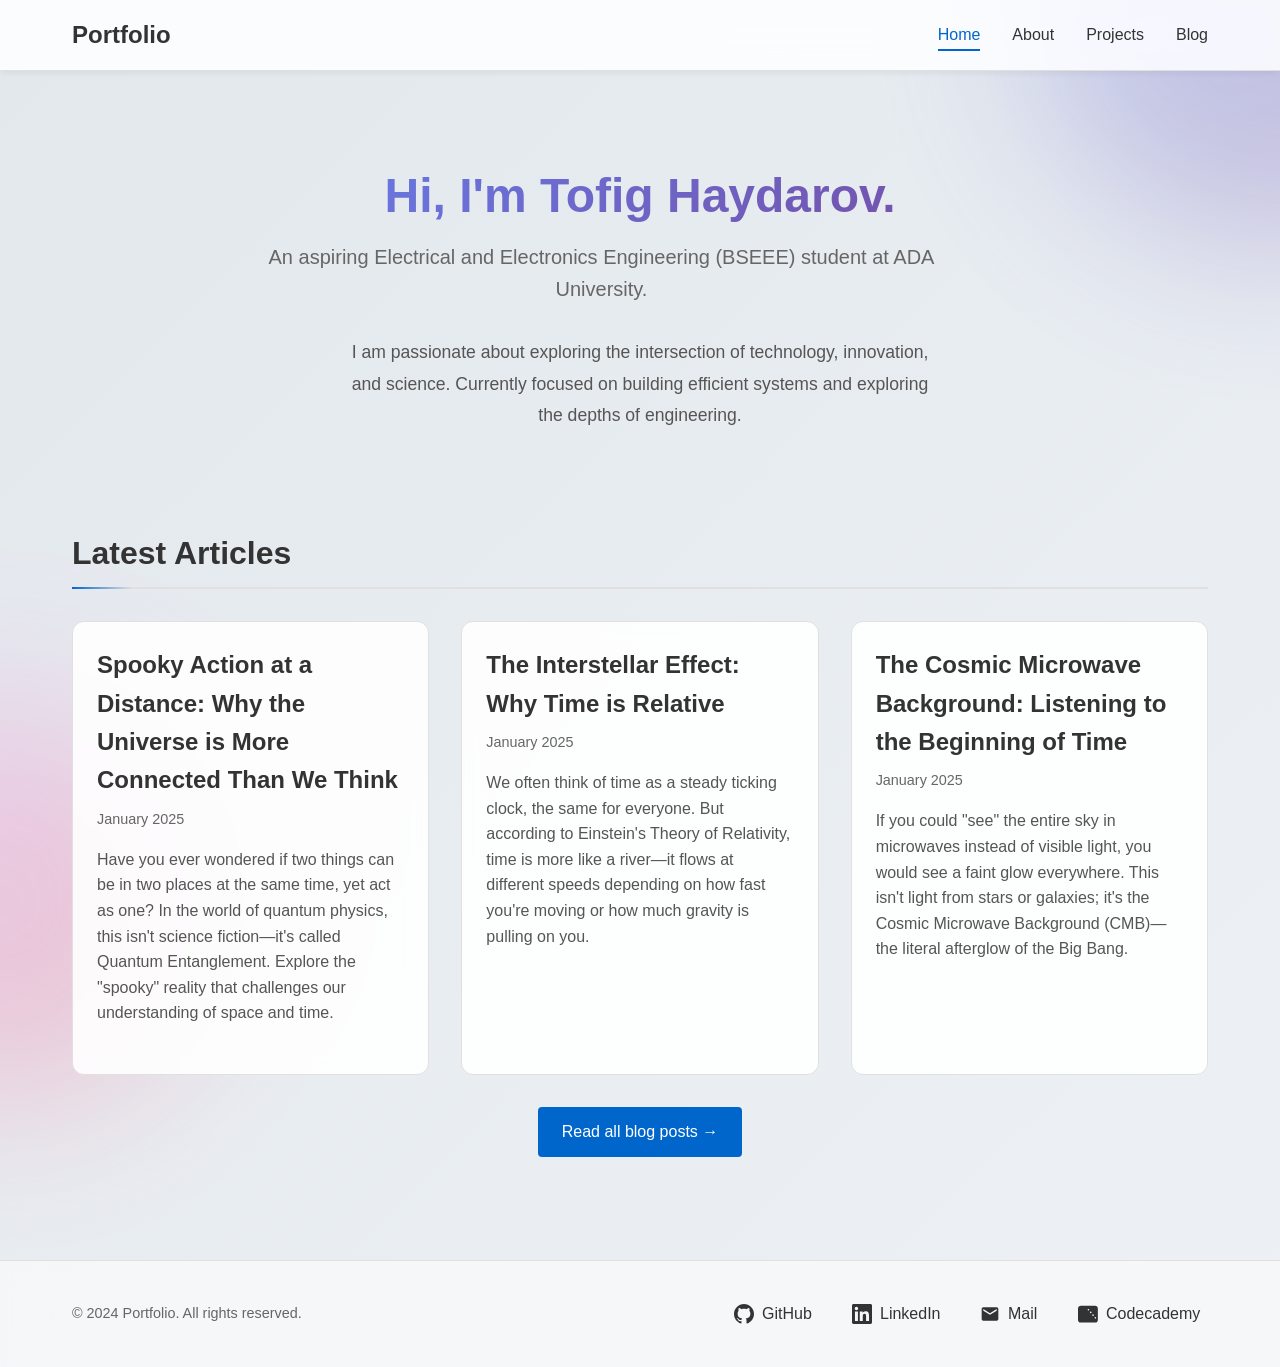
==== commit d67f5f7f: "blogs and projects added" ====
--- a/index.html
+++ b/index.html
@@ -7,7 +7,7 @@
     <link rel="stylesheet" href="styles/styles.css">
 </head>
 <body>
-    <nav>
+        <nav>
         <div class="nav-container">
             <a href="index.html" class="logo">Portfolio</a>
             <ul>
@@ -17,16 +17,15 @@
                 <li><a href="pages/blog.html">Blog</a></li>
             </ul>
         </div>
-    </nav>
+        </nav>
 
     <main>
         <div class="container">
             <section class="hero">
-                <h1>I'm [Your Name],</h1>
-                <p class="subtitle">A developer, designer, and creative problem solver.</p>
+                <h1>Hi, I'm Tofig Haydarov.</h1>
+                <p class="subtitle">An aspiring Electrical and Electronics Engineering (BSEEE) student at ADA University.</p>
                 <p class="description">
-                    Currently based in [Your Location] 🌍<br>
-                    I have a passion for building beautiful web experiences and sharing what I learn.
+                    I am passionate about exploring the intersection of technology, innovation, and science. Currently focused on building efficient systems and exploring the depths of engineering.
                 </p>
             </section>
 
@@ -34,27 +33,26 @@
                 <h2 class="section-title">Latest Articles</h2>
                 <div class="articles-grid">
                     <article class="article-card">
-                        <h3><a href="pages/blog.html">Building Modern Web Applications</a></h3>
-                        <p class="date">May 23rd, 2024</p>
+                        <h3><a href="pages/quantum-entanglement.html">Spooky Action at a Distance: Why the Universe is More Connected Than We Think</a></h3>
+                        <p class="date">January 2025</p>
                         <p class="excerpt">
-                            Exploring the latest trends and technologies in modern web development, 
-                            from React to Next.js and beyond.
+                            Have you ever wondered if two things can be in two places at the same time, yet act as one? In the world of quantum physics, this isn't science fiction—it's called Quantum Entanglement. Explore the "spooky" reality that challenges our understanding of space and time.
                         </p>
                     </article>
+
                     <article class="article-card">
-                        <h3><a href="pages/blog.html">The Art of Clean Code</a></h3>
-                        <p class="date">April 15th, 2024</p>
+                        <h3><a href="pages/time-dilation.html">The Interstellar Effect: Why Time is Relative</a></h3>
+                        <p class="date">January 2025</p>
                         <p class="excerpt">
-                            Best practices for writing maintainable and scalable code that stands 
-                            the test of time.
+                            We often think of time as a steady ticking clock, the same for everyone. But according to Einstein's Theory of Relativity, time is more like a river—it flows at different speeds depending on how fast you're moving or how much gravity is pulling on you.
                         </p>
                     </article>
+
                     <article class="article-card">
-                        <h3><a href="pages/blog.html">Design Systems in Practice</a></h3>
-                        <p class="date">March 8th, 2024</p>
+                        <h3><a href="pages/cosmic-microwave-background.html">The Cosmic Microwave Background: Listening to the Beginning of Time</a></h3>
+                        <p class="date">January 2025</p>
                         <p class="excerpt">
-                            How to create and implement design systems that improve consistency 
-                            and developer experience.
+                            If you could "see" the entire sky in microwaves instead of visible light, you would see a faint glow everywhere. This isn't light from stars or galaxies; it's the Cosmic Microwave Background (CMB)—the literal afterglow of the Big Bang.
                         </p>
                     </article>
                 </div>
@@ -71,35 +69,29 @@
                 © 2024 Portfolio. All rights reserved.
             </div>
             <div class="social-links">
-                <a href="https://github.com" target="_blank" rel="noopener noreferrer" aria-label="GitHub">
+                <a href="https://github.com/TofigHaydarov" target="_blank" rel="noopener noreferrer" aria-label="GitHub">
                     <svg viewBox="0 0 24 24" xmlns="http://www.w3.org/2000/svg">
                         <path d="M12 0c-6.626 0-12 5.373-12 12 0 5.302 3.438 9.8 8.207 11.387.599.111.793-.261.793-.577v-2.234c-3.338.726-4.033-1.416-4.033-1.416-.546-1.387-1.333-1.756-1.333-1.756-1.089-.745.083-.729.083-.729 1.205.084 1.839 1.237 1.839 1.237 1.07 1.834 2.807 1.304 3.492.997.107-.775.418-1.305.762-1.604-2.665-.305-5.467-1.334-5.467-5.931 0-1.311.469-2.381 1.236-3.221-.124-.303-.535-1.524.117-3.176 0 0 1.008-.322 3.301 1.23.957-.266 1.983-.399 3.003-.404 1.02.005 2.047.138 3.006.404 2.291-1.552 3.297-1.23 3.297-1.23.653 1.653.242 2.874.118 3.176.77.84 1.235 1.911 1.235 3.221 0 4.609-2.807 5.624-5.479 5.921.43.372.823 1.102.823 2.222v3.293c0 .319.192.694.801.576 4.765-1.589 8.199-6.086 8.199-11.386 0-6.627-5.373-12-12-12z"/>
                     </svg>
                     <span>GitHub</span>
                 </a>
-                <a href="https://linkedin.com" target="_blank" rel="noopener noreferrer" aria-label="LinkedIn">
+                <a href="https://www.linkedin.com/in/tofiq-heyd%C9%99rov-2b5117321/" target="_blank" rel="noopener noreferrer" aria-label="LinkedIn">
                     <svg viewBox="0 0 24 24" xmlns="http://www.w3.org/2000/svg">
                         <path d="M20.447 20.452h-3.554v-5.569c0-1.328-.027-3.037-1.852-3.037-1.853 0-2.136 1.445-2.136 2.939v5.667H9.351V9h3.414v1.561h.046c.477-.9 1.637-1.85 3.37-1.85 3.601 0 4.267 2.37 4.267 5.455v6.286zM5.337 7.433c-1.144 0-2.063-.926-2.063-2.065 0-1.138.92-2.063 2.063-2.063 1.14 0 2.064.925 2.064 2.063 0 1.139-.925 2.065-2.064 2.065zm1.782 13.019H3.555V9h3.564v11.452zM22.225 0H1.771C.792 0 0 .774 0 1.729v20.542C0 23.227.792 24 1.771 24h20.451C23.2 24 24 23.227 24 22.271V1.729C24 .774 23.2 0 22.222 0h.003z"/>
                     </svg>
                     <span>LinkedIn</span>
                 </a>
-                <a href="mailto:your.email@example.com" aria-label="Mail">
+                <a href="mailto:thaydarov27027@ada.edu.az" aria-label="Mail">
                     <svg viewBox="0 0 24 24" xmlns="http://www.w3.org/2000/svg">
                         <path d="M20 4H4c-1.1 0-1.99.9-1.99 2L2 18c0 1.1.9 2 2 2h16c1.1 0 2-.9 2-2V6c0-1.1-.9-2-2-2zm0 4l-8 5-8-5V6l8 5 8-5v2z"/>
                     </svg>
                     <span>Mail</span>
                 </a>
-                <a href="https://www.codecademy.com" target="_blank" rel="noopener noreferrer" aria-label="Codecademy">
+                <a href="https://www.codecademy.com/profiles/THaydarov2008" target="_blank" rel="noopener noreferrer" aria-label="Codecademy">
                     <svg viewBox="0 0 24 24" xmlns="http://www.w3.org/2000/svg">
                         <path d="M23.827 19.076c0 1.79-1.434 3.24-3.21 3.24H3.383C1.533 22.316 0 20.866 0 19.076v-4.268h11.314c.548 0 .988.44.988.988s-.44.988-.988.988H0v-5.58h11.314c.548 0 .988.44.988.988s-.44.988-.988.988H0V5.23c0-1.79 1.533-3.24 3.383-3.24h17.234c1.776 0 3.21 1.45 3.21 3.24v13.846zm-2.998-1.488c.548 0 .988-.44.988-.988s-.44-.988-.988-.988-.988.44-.988.988.44.988.988.988zm-2.776-3.24c.548 0 .988-.44.988-.988s-.44-.988-.988-.988-.988.44-.988.988.44.988.988.988zm-2.775-3.24c.548 0 .988-.44.988-.988s-.44-.988-.988-.988-.988.44-.988.988.44.988.988.988zm-2.776-3.24c.548 0 .988-.44.988-.988s-.44-.988-.988-.988-.988.44-.988.988.44.988.988.988z"/>
                     </svg>
                     <span>Codecademy</span>
-                </a>
-                <a href="rss.xml" target="_blank" rel="noopener noreferrer" aria-label="RSS">
-                    <svg viewBox="0 0 24 24" xmlns="http://www.w3.org/2000/svg">
-                        <path d="M6.503 20.752c0 1.794-1.456 3.248-3.251 3.248-1.796 0-3.252-1.454-3.252-3.248 0-1.794 1.456-3.248 3.252-3.248 1.795.001 3.251 1.454 3.251 3.248zm-6.503-12.572v4.811c6.05.062 10.96 4.966 11.022 11.009h4.817c-.062-8.71-7.118-15.758-15.839-15.82zm0-3.368c10.58.046 19.152 8.594 19.183 19.189h4.817c-.03-13.231-10.755-23.954-24-24v4.811z"/>
-                    </svg>
-                    <span>RSS</span>
                 </a>
             </div>
         </div>
--- a/styles/styles.css
+++ b/styles/styles.css
@@ -410,6 +410,15 @@
     grid-template-columns: repeat(auto-fill, minmax(350px, 1fr));
     gap: 2rem;
     margin-top: 2rem;
+}
+
+/* Featured Project (Single Project) */
+.projects-grid[style*="max-width"] {
+    grid-template-columns: 1fr;
+}
+
+.projects-grid[style*="max-width"] .project-card {
+    max-width: 100%;
 }
 
 .project-card {
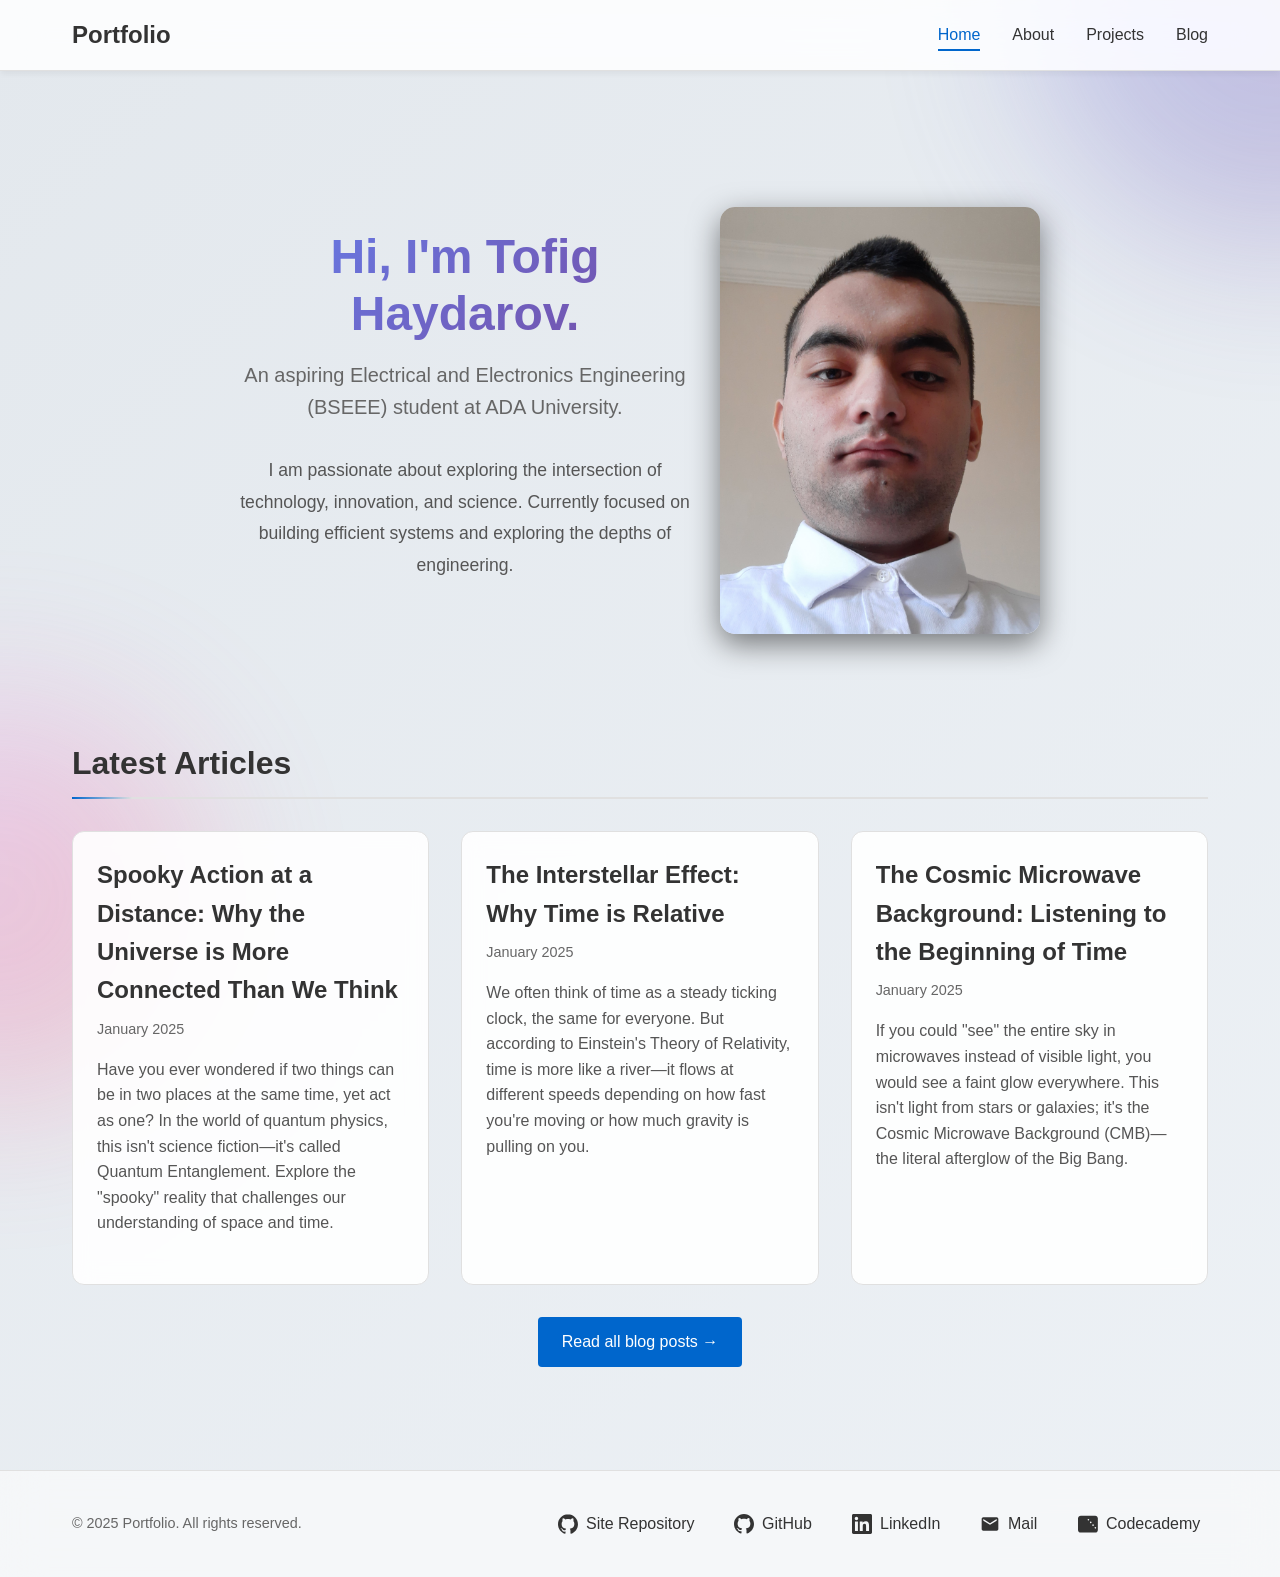
==== commit b21afdee: "new blogs and profile photo added" ====
--- a/index.html
+++ b/index.html
@@ -19,18 +19,29 @@
         </div>
         </nav>
 
-    <main>
+     <main>
         <div class="container">
             <section class="hero">
-                <h1>Hi, I'm Tofig Haydarov.</h1>
-                <p class="subtitle">An aspiring Electrical and Electronics Engineering (BSEEE) student at ADA University.</p>
-                <p class="description">
-                    I am passionate about exploring the intersection of technology, innovation, and science. Currently focused on building efficient systems and exploring the depths of engineering.
-                </p>
+                <div class="hero-content"> 
+                    
+                    <div class="hero-text"> 
+                        <h1>Hi, I'm Tofig Haydarov.</h1>
+                        <p class="subtitle">An aspiring Electrical and Electronics Engineering (BSEEE) student at ADA University.</p>
+                        <p class="description">
+                            I am passionate about exploring the intersection of technology, innovation, and science. Currently focused on building efficient systems and exploring the depths of engineering.
+                        </p>
+                    </div>
+                    
+                    <div class="hero-image"> 
+                        <img src="images/profile.jpg" alt="Tofig Haydarov">
+                    </div>
+
+                </div>
             </section>
 
-            <section>
+            <section class="articles-section">
                 <h2 class="section-title">Latest Articles</h2>
+                
                 <div class="articles-grid">
                     <article class="article-card">
                         <h3><a href="pages/quantum-entanglement.html">Spooky Action at a Distance: Why the Universe is More Connected Than We Think</a></h3>
@@ -56,19 +67,25 @@
                         </p>
                     </article>
                 </div>
+
                 <div style="text-align: center; margin-top: 2rem;">
                     <a href="pages/blog.html" class="btn">Read all blog posts →</a>
                 </div>
             </section>
-        </div>
-    </main>
+        </div> </main>
 
     <footer>
         <div class="footer-container">
             <div class="copyright">
-                © 2024 Portfolio. All rights reserved.
+                © 2025 Portfolio. All rights reserved.
             </div>
             <div class="social-links">
+		<a href="https://github.com/TofigHaydarov/TofigHaydarov" target="_blank" rel="noopener noreferrer" aria-label="Site Repository">
+    <svg viewBox="0 0 24 24" xmlns="http://www.w3.org/2000/svg">
+        <path d="M12 .297c-6.63 0-12 5.373-12 12 0 5.303 3.438 9.8 8.205 11.385.6.113.82-.258.82-.577 0-.285-.01-1.04-.015-2.04-3.338.724-4.042-1.61-4.042-1.61C4.422 18.07 3.633 17.7 3.633 17.7c-1.087-.744.084-.729.084-.729 1.205.084 1.838 1.236 1.838 1.236 1.07 1.835 2.809 1.305 3.495.998.108-.776.417-1.305.76-1.605-2.665-.3-5.466-1.332-5.466-5.93 0-1.31.465-2.38 1.235-3.22-.135-.303-.54-1.523.105-3.176 0 0 1.005-.322 3.3 1.23.96-.267 1.98-.399 3-.405 1.02.006 2.04.138 3 .405 2.28-1.552 3.285-1.23 3.285-1.23.645 1.653.24 2.873.12 3.176.765.84 1.23 1.91 1.23 3.22 0 4.61-2.805 5.625-5.475 5.92.42.372.82 1.102.82 2.222v3.293c0 .319.192.694.801.576 4.765-1.589 8.199-6.086 8.199-11.386 0-6.627-5.373-12-12-12z"/>
+    </svg>
+    <span>Site Repository</span>
+</a>
                 <a href="https://github.com/TofigHaydarov" target="_blank" rel="noopener noreferrer" aria-label="GitHub">
                     <svg viewBox="0 0 24 24" xmlns="http://www.w3.org/2000/svg">
                         <path d="M12 0c-6.626 0-12 5.373-12 12 0 5.302 3.438 9.8 8.207 11.387.599.111.793-.261.793-.577v-2.234c-3.338.726-4.033-1.416-4.033-1.416-.546-1.387-1.333-1.756-1.333-1.756-1.089-.745.083-.729.083-.729 1.205.084 1.839 1.237 1.839 1.237 1.07 1.834 2.807 1.304 3.492.997.107-.775.418-1.305.762-1.604-2.665-.305-5.467-1.334-5.467-5.931 0-1.311.469-2.381 1.236-3.221-.124-.303-.535-1.524.117-3.176 0 0 1.008-.322 3.301 1.23.957-.266 1.983-.399 3.003-.404 1.02.005 2.047.138 3.006.404 2.291-1.552 3.297-1.23 3.297-1.23.653 1.653.242 2.874.118 3.176.77.84 1.235 1.911 1.235 3.221 0 4.609-2.807 5.624-5.479 5.921.43.372.823 1.102.823 2.222v3.293c0 .319.192.694.801.576 4.765-1.589 8.199-6.086 8.199-11.386 0-6.627-5.373-12-12-12z"/>
--- a/styles/styles.css
+++ b/styles/styles.css
@@ -900,3 +900,42 @@
     }
 }
 
+.hero-content {
+    display: flex;
+    align-items: center;    
+    justify-content: space-between; 
+    gap: 30px;              
+    padding: 40px 0;
+}
+
+
+.hero-text {
+    flex: 2; 
+}
+
+
+.hero-image {
+    flex: 1; 
+    display: flex;
+    justify-content: center;
+}
+
+
+.hero-image img {
+    max-width: 320px;      
+    height: auto;
+    border-radius: 15px;    
+    box-shadow: 0 10px 30px rgba(0,0,0,0.5); 
+}
+
+
+@media (max-width: 768px) {
+    .hero-content {
+        flex-direction: column; 
+        text-align: center;
+    }
+    .hero-image img {
+        width: 100%;        
+        max-width: 250px;
+    }
+}
